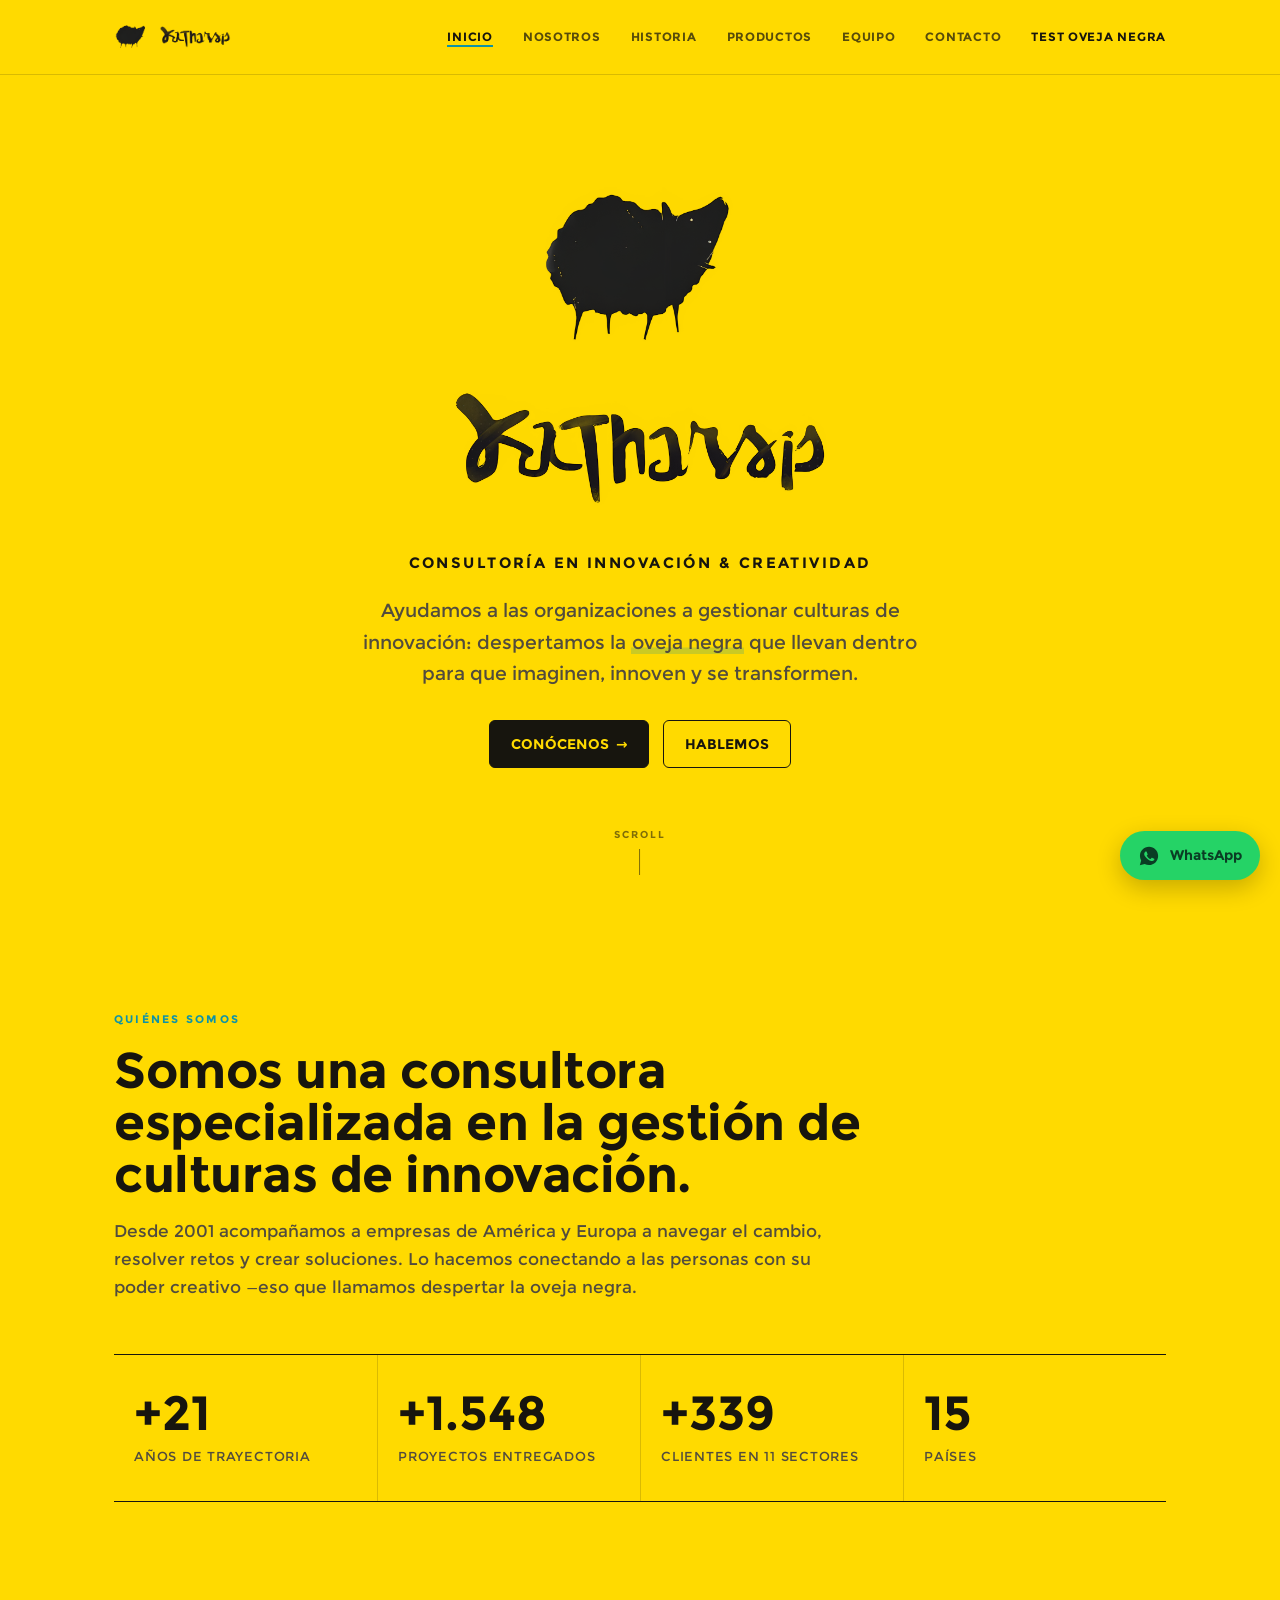
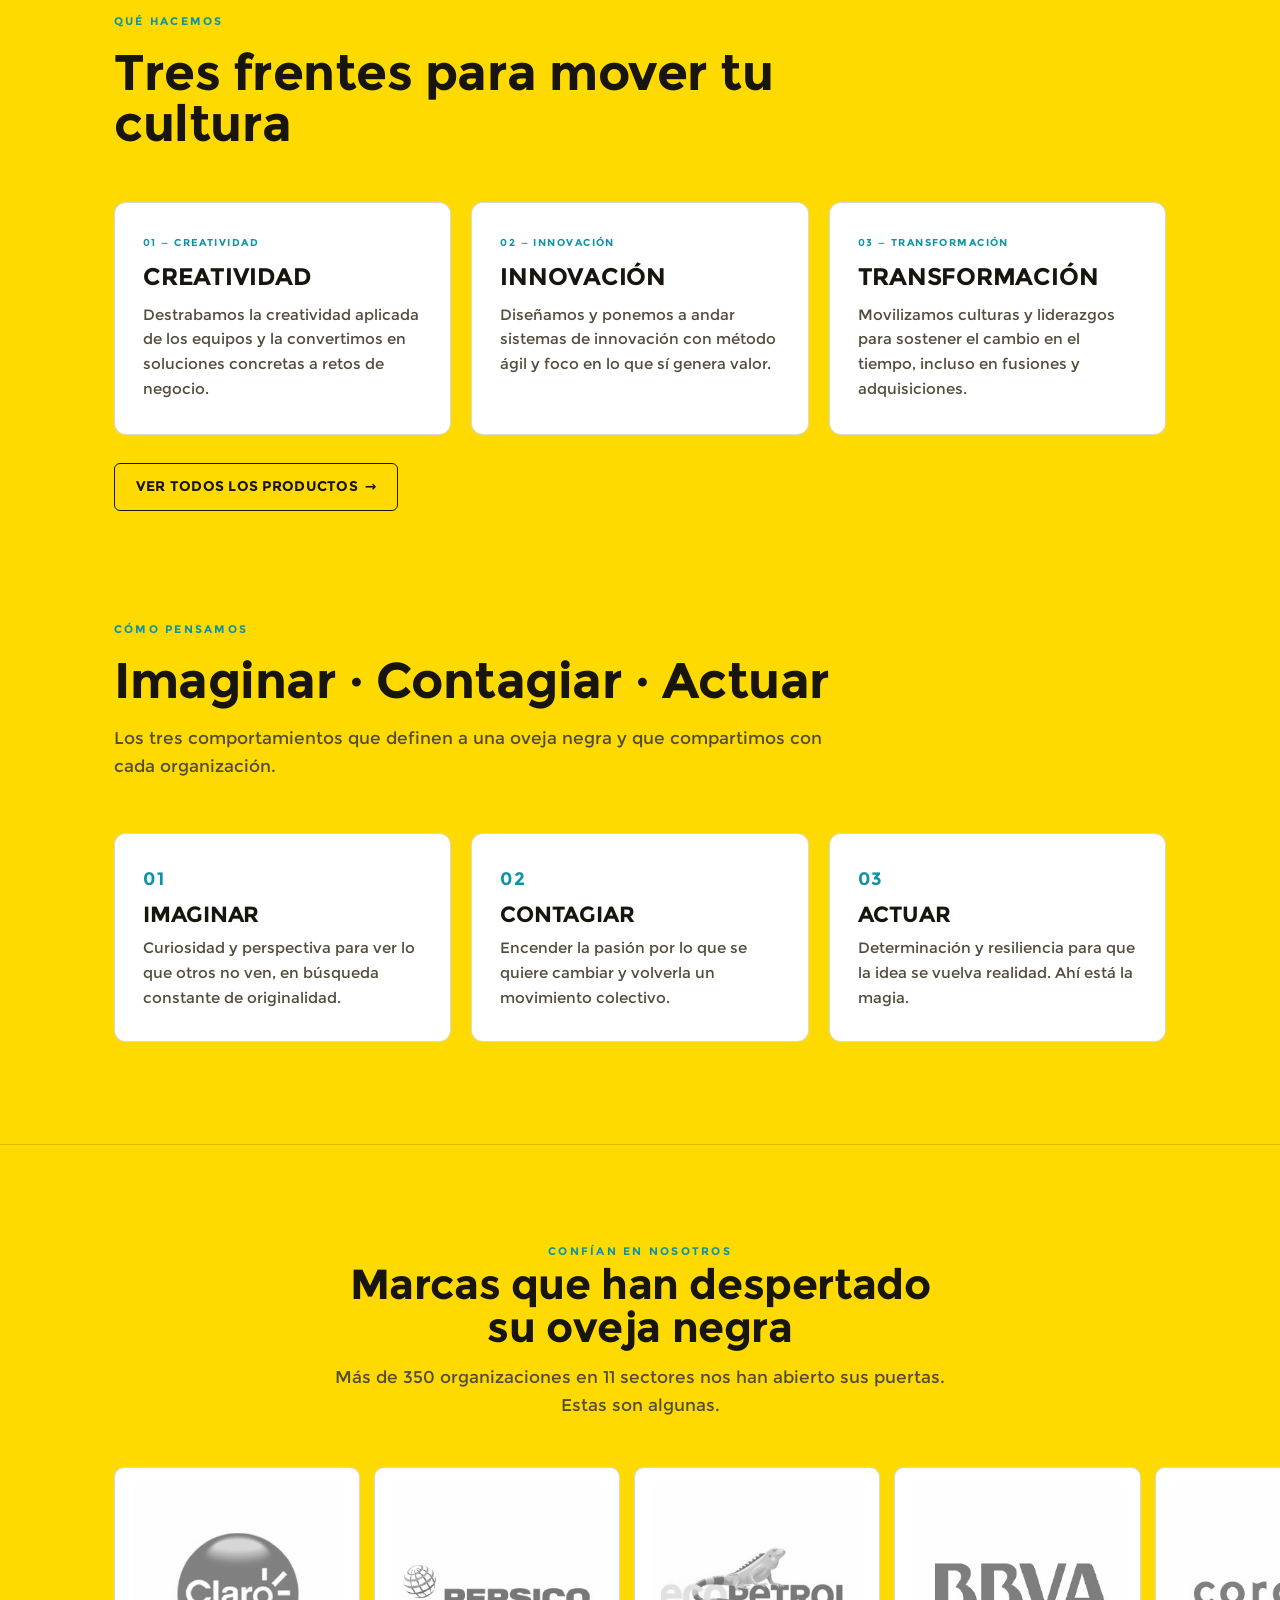
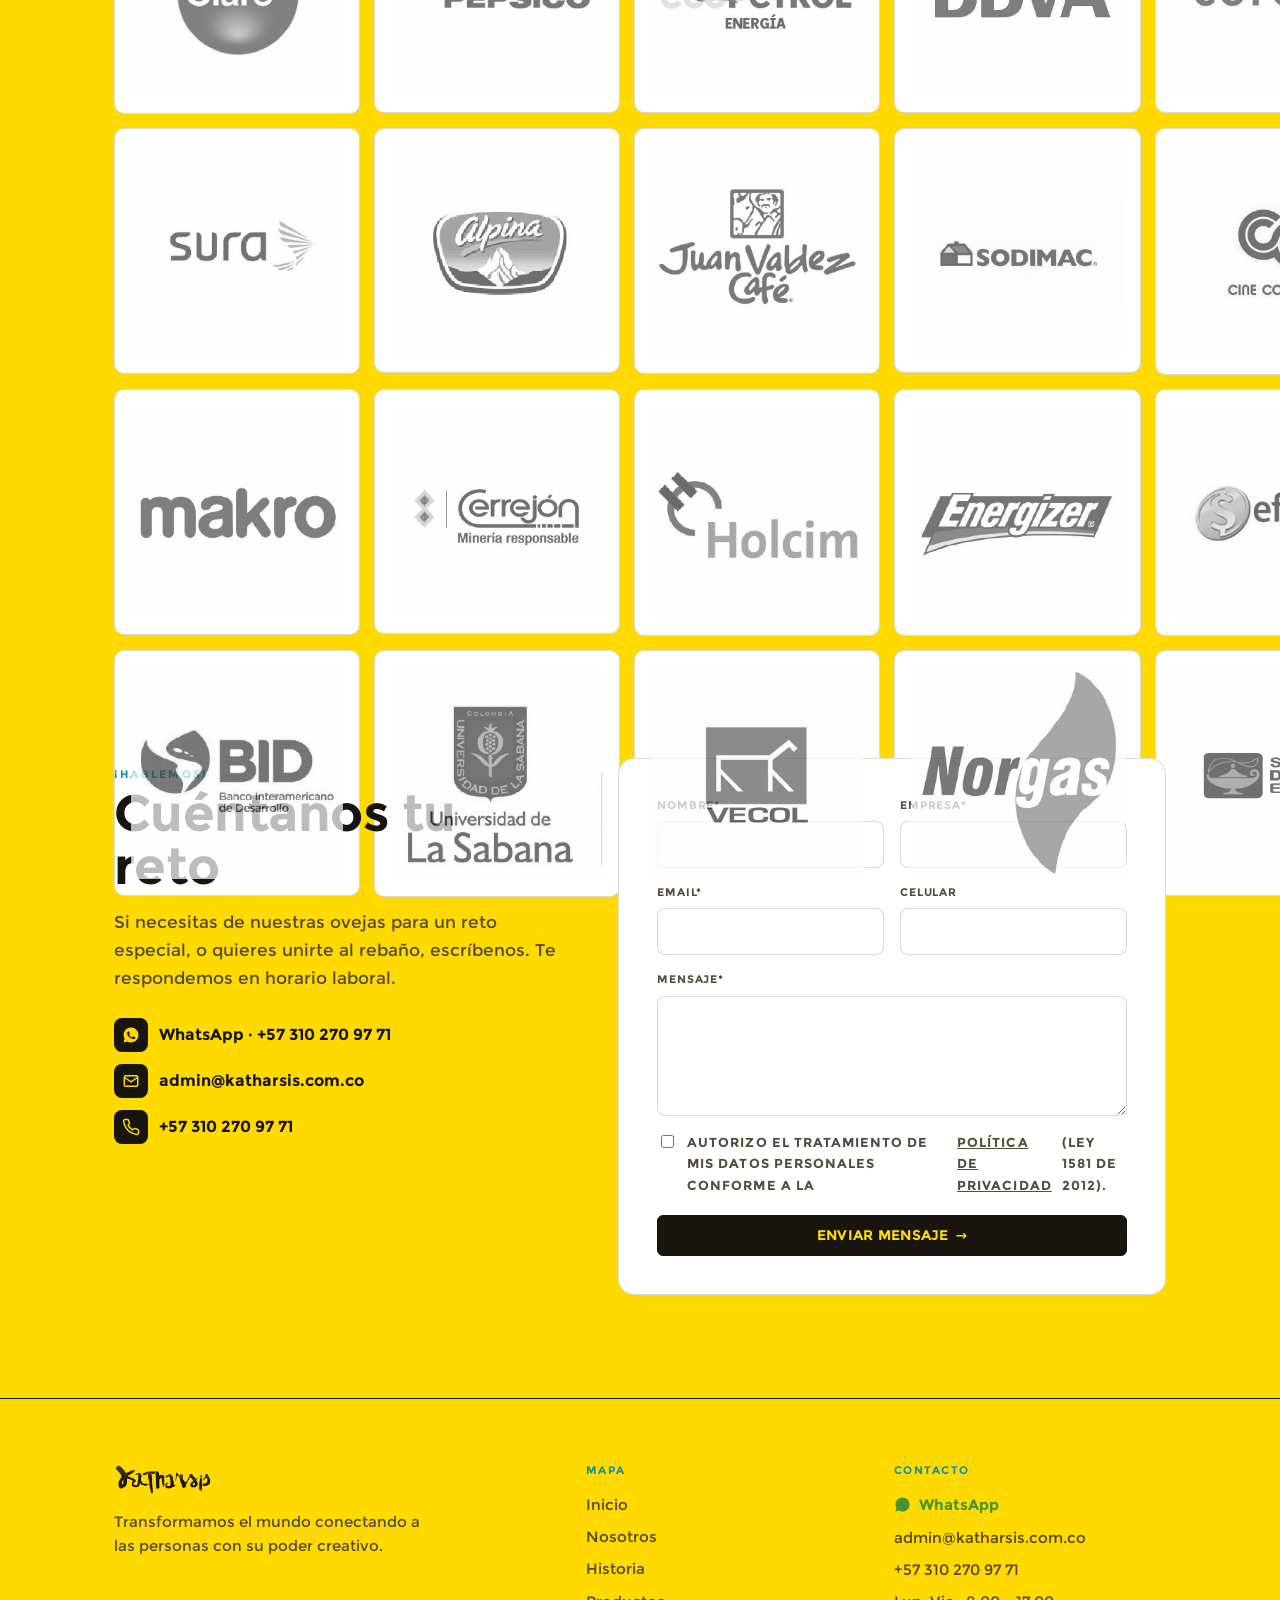
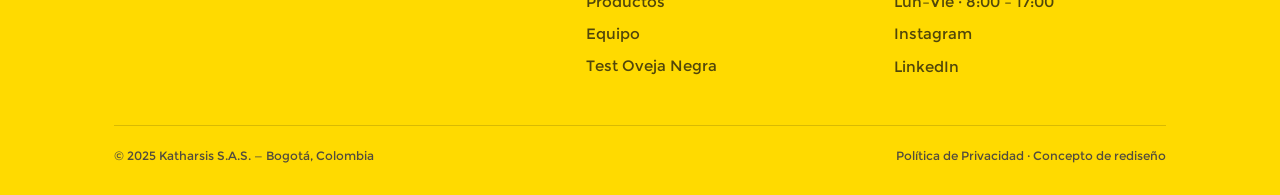
==== index.html @ d54d572f "Katharsis site: rediseño minimalista - Home con hero de logo centrado + intro - Paginas: Nosotros, H" ====
<!doctype html>
<html lang="es">
<head>
<meta charset="utf-8">
<meta name="viewport" content="width=device-width, initial-scale=1">
<title>Katharsis — Consultoría en innovación y creatividad</title>
<meta name="description" content="Katharsis es una consultora que se especializa en la gestión de culturas de innovación. Despertamos la oveja negra de las organizaciones.">
<link rel="icon" href="assets/img/favicon.png">
<link rel="stylesheet" href="assets/css/style.css?v=12">
</head>
<body>

<!-- NAV -->
<header class="nav"><div class="wrap nav-inner">
  <a class="brand" href="index.html">
    <img class="mark" src="assets/img/sheep-logo.png" alt="">
    <img class="word" src="assets/img/text-logo.png" alt="Katharsis">
  </a>
  <button class="nav-toggle" aria-label="Abrir menú"><span></span><span></span><span></span></button>
  <nav class="nav-links">
    <a href="index.html" class="active">Inicio</a>
    <a href="descubre-katharsis.html">Nosotros</a>
    <a href="descubre-k.html">Historia</a>
    <a href="productos.html">Productos</a>
    <a href="equipo.html">Equipo</a>
    <a href="#contacto">Contacto</a>
    <a class="nav-cta" href="test-k.html">Test Oveja Negra</a>
  </nav>
</div></header>

<!-- HOME HERO -->
<section class="home-hero">
  <div class="lockup">
    <img class="sheep" src="assets/img/sheep-logo.png" alt="Oveja negra Katharsis">
    <img class="word" src="assets/img/text-logo.png" alt="Katharsis">
  </div>
  <div class="tagline">Consultoría en innovación &amp; creatividad</div>
  <p class="intro">Ayudamos a las organizaciones a gestionar culturas de innovación: despertamos la <span class="hl">oveja negra</span> que llevan dentro para que imaginen, innoven y se transformen.</p>
  <div class="hero-cta">
    <a href="descubre-katharsis.html" class="btn">Conócenos <span class="arw">→</span></a>
    <a href="#contacto" class="btn btn--ghost">Hablemos</a>
  </div>
  <div class="scroll-cue">Scroll</div>
</section>

<!-- QUÉ ES + STATS (con contador) -->
<section class="section"><div class="wrap">
  <div class="section-head reveal">
    <span class="eyebrow">Quiénes somos</span>
    <h2 style="margin-top:14px">Somos una consultora especializada en la gestión de culturas de innovación.</h2>
    <p>Desde 2001 acompañamos a empresas de América y Europa a navegar el cambio, resolver retos y crear soluciones. Lo hacemos conectando a las personas con su poder creativo —eso que llamamos despertar la oveja negra.</p>
  </div>
  <div class="stats reveal" id="stats">
    <div class="s"><div class="n" data-target="22" data-prefix="+">+22</div><div class="l">Años de trayectoria</div></div>
    <div class="s"><div class="n" data-target="1600" data-prefix="+">+1.600</div><div class="l">Proyectos entregados</div></div>
    <div class="s"><div class="n" data-target="350" data-prefix="+">+350</div><div class="l">Clientes en 11 sectores</div></div>
    <div class="s"><div class="n" data-target="15" data-prefix="">15</div><div class="l">Países</div></div>
  </div>
</div></section>

<!-- QUÉ HACEMOS -->
<section class="section"><div class="wrap">
  <div class="section-head reveal">
    <span class="eyebrow">Qué hacemos</span>
    <h2 style="margin-top:14px">Tres frentes para mover tu cultura</h2>
  </div>
  <div class="pillars">
    <div class="pillar reveal" data-delay="0">
      <span class="tag">01 — Creatividad</span>
      <h3>Creatividad</h3>
      <p style="color:var(--ink-soft);font-size:.94rem">Destrabamos la creatividad aplicada de los equipos y la convertimos en soluciones concretas a retos de negocio.</p>
    </div>
    <div class="pillar reveal" data-delay="1">
      <span class="tag">02 — Innovación</span>
      <h3>Innovación</h3>
      <p style="color:var(--ink-soft);font-size:.94rem">Diseñamos y ponemos a andar sistemas de innovación con método ágil y foco en lo que sí genera valor.</p>
    </div>
    <div class="pillar reveal" data-delay="2">
      <span class="tag">03 — Transformación</span>
      <h3>Transformación</h3>
      <p style="color:var(--ink-soft);font-size:.94rem">Movilizamos culturas y liderazgos para sostener el cambio en el tiempo, incluso en fusiones y adquisiciones.</p>
    </div>
  </div>
  <div style="margin-top:28px" class="reveal"><a href="productos.html" class="btn btn--ghost">Ver todos los productos <span class="arw">→</span></a></div>
</div></section>

<!-- MANTRA -->
<section class="section"><div class="wrap">
  <div class="section-head reveal">
    <span class="eyebrow">Cómo pensamos</span>
    <h2 style="margin-top:14px">Imaginar · Contagiar · Actuar</h2>
    <p>Los tres comportamientos que definen a una oveja negra y que compartimos con cada organización.</p>
  </div>
  <div class="mantra">
    <div class="step reveal" data-delay="0"><div class="n">01</div><h3>Imaginar</h3><p>Curiosidad y perspectiva para ver lo que otros no ven, en búsqueda constante de originalidad.</p></div>
    <div class="step reveal" data-delay="1"><div class="n">02</div><h3>Contagiar</h3><p>Encender la pasión por lo que se quiere cambiar y volverla un movimiento colectivo.</p></div>
    <div class="step reveal" data-delay="2"><div class="n">03</div><h3>Actuar</h3><p>Determinación y resiliencia para que la idea se vuelva realidad. Ahí está la magia.</p></div>
  </div>
</div></section>

<!-- CLIENTES / MARCAS -->
<section class="clients"><div class="wrap">
  <div class="lead reveal">
    <span class="eyebrow">Confían en nosotros</span>
    <h2>Marcas que han despertado su oveja negra</h2>
    <p>Más de 350 organizaciones en 11 sectores nos han abierto sus puertas. Estas son algunas.</p>
  </div>
  <div class="logo-grid reveal">
    <div class="cell"><img src="assets/img/clients/claro.jpg" alt="Claro" loading="lazy"></div>
    <div class="cell"><img src="assets/img/clients/pepsico.jpg" alt="PepsiCo" loading="lazy"></div>
    <div class="cell"><img src="assets/img/clients/ecopetrol.jpg" alt="Ecopetrol" loading="lazy"></div>
    <div class="cell"><img src="assets/img/clients/bbva.jpg" alt="BBVA" loading="lazy"></div>
    <div class="cell"><img src="assets/img/clients/corona.jpg" alt="Corona" loading="lazy"></div>
    <div class="cell"><img src="assets/img/clients/roche.jpg" alt="Roche" loading="lazy"></div>
    <div class="cell"><img src="assets/img/clients/sura.jpg" alt="Sura" loading="lazy"></div>
    <div class="cell"><img src="assets/img/clients/alpina.jpg" alt="Alpina" loading="lazy"></div>
    <div class="cell"><img src="assets/img/clients/juan_valdez.jpg" alt="Juan Valdez" loading="lazy"></div>
    <div class="cell"><img src="assets/img/clients/sodimac.jpg" alt="Sodimac" loading="lazy"></div>
    <div class="cell"><img src="assets/img/clients/cine_colombia.jpg" alt="Cine Colombia" loading="lazy"></div>
    <div class="cell"><img src="assets/img/clients/kimberly.jpg" alt="Kimberly" loading="lazy"></div>
    <div class="cell"><img src="assets/img/clients/makro.jpg" alt="Makro" loading="lazy"></div>
    <div class="cell"><img src="assets/img/clients/cerrejon.jpg" alt="Cerrejón" loading="lazy"></div>
    <div class="cell"><img src="assets/img/clients/holcim.jpg" alt="Holcim" loading="lazy"></div>
    <div class="cell"><img src="assets/img/clients/energizer.jpg" alt="Energizer" loading="lazy"></div>
    <div class="cell"><img src="assets/img/clients/efecty.jpg" alt="Efecty" loading="lazy"></div>
    <div class="cell"><img src="assets/img/clients/camara.jpg" alt="Cámara de Comercio de Bogotá" loading="lazy"></div>
    <div class="cell"><img src="assets/img/clients/bid.jpg" alt="BID" loading="lazy"></div>
    <div class="cell"><img src="assets/img/clients/la_sabana.jpg" alt="Universidad de La Sabana" loading="lazy"></div>
    <div class="cell"><img src="assets/img/clients/vecol.jpg" alt="Vecol" loading="lazy"></div>
    <div class="cell"><img src="assets/img/clients/norgas.jpg" alt="Norgas" loading="lazy"></div>
    <div class="cell"><img src="assets/img/clients/seguros.jpg" alt="Seguros" loading="lazy"></div>
    <div class="cell"><img src="assets/img/clients/inversiones.jpg" alt="Inversiones" loading="lazy"></div>
  </div>
</div></section>

<!-- CONTACTO / FORMULARIO -->
<section class="contact" id="contacto"><div class="wrap">
  <div class="contact-grid">
    <div class="contact-aside reveal">
      <span class="eyebrow">¡Hablemos!</span>
      <h2>Cuéntanos tu reto</h2>
      <p>Si necesitas de nuestras ovejas para un reto especial, o quieres unirte al rebaño, escríbenos. Te respondemos en horario laboral.</p>
      <div class="chan">
        <a href="https://wa.me/573102709771?text=Hola%20Katharsis%2C%20quiero%20hablar%20sobre%20un%20reto%20de%20innovaci%C3%B3n." target="_blank" rel="noopener">
          <span class="ic"><svg viewBox="0 0 24 24" fill="currentColor"><path d="M12.04 2C6.58 2 2.13 6.45 2.13 11.91c0 1.75.46 3.45 1.32 4.95L2 22l5.25-1.38a9.9 9.9 0 0 0 4.79 1.22h.01c5.46 0 9.9-4.45 9.9-9.91C21.95 6.45 17.5 2 12.04 2zm5.8 14.16c-.24.68-1.42 1.3-1.95 1.35-.5.05-.98.24-3.3-.69-2.79-1.1-4.55-3.96-4.69-4.15-.14-.19-1.12-1.49-1.12-2.84s.71-2.02.96-2.29c.24-.27.53-.34.71-.34.18 0 .35 0 .5.01.16.01.38-.06.59.45.24.58.81 2 .88 2.14.07.14.12.31.02.5-.09.19-.14.31-.28.48-.14.17-.29.37-.42.5-.14.14-.28.29-.12.57.16.28.72 1.19 1.55 1.93 1.06.95 1.96 1.24 2.24 1.38.28.14.44.12.6-.07.16-.19.69-.81.87-1.09.18-.28.36-.23.6-.14.24.09 1.55.73 1.81.86.27.14.44.21.51.32.07.12.07.68-.17 1.36z"/></svg></span>
          WhatsApp · +57 310 270 97 71
        </a>
        <a href="mailto:admin@katharsis.com.co">
          <span class="ic"><svg viewBox="0 0 24 24" fill="none" stroke="currentColor" stroke-width="2"><rect x="3" y="5" width="18" height="14" rx="2"/><path d="m3 7 9 6 9-6"/></svg></span>
          admin@katharsis.com.co
        </a>
        <a href="tel:+573102709771">
          <span class="ic"><svg viewBox="0 0 24 24" fill="none" stroke="currentColor" stroke-width="2" stroke-linecap="round"><path d="M22 16.9v3a2 2 0 0 1-2.2 2 19.8 19.8 0 0 1-8.6-3.1 19.5 19.5 0 0 1-6-6 19.8 19.8 0 0 1-3.1-8.7A2 2 0 0 1 4.1 2h3a2 2 0 0 1 2 1.7c.1.9.4 1.8.7 2.7a2 2 0 0 1-.5 2.1L8.1 9.9a16 16 0 0 0 6 6l1.4-1.2a2 2 0 0 1 2.1-.5c.9.3 1.8.6 2.7.7a2 2 0 0 1 1.7 2z"/></svg></span>
          +57 310 270 97 71
        </a>
      </div>
    </div>

    <form class="kform reveal" id="kform" data-endpoint="https://formspree.io/f/TU_ID_FORMSPREE" novalidate>
      <div class="row2">
        <div class="field"><label for="f-nombre">Nombre*</label><input id="f-nombre" name="nombre" type="text" autocomplete="name" required></div>
        <div class="field"><label for="f-empresa">Empresa*</label><input id="f-empresa" name="empresa" type="text" autocomplete="organization" required></div>
      </div>
      <div class="row2">
        <div class="field"><label for="f-email">Email*</label><input id="f-email" name="email" type="email" autocomplete="email" required></div>
        <div class="field"><label for="f-celular">Celular</label><input id="f-celular" name="celular" type="tel" autocomplete="tel"></div>
      </div>
      <div class="field"><label for="f-mensaje">Mensaje*</label><textarea id="f-mensaje" name="mensaje" required></textarea></div>
      <!-- honeypot anti-spam (oculto) -->
      <div class="hp" aria-hidden="true"><label>No llenar este campo</label><input name="_gotcha" tabindex="-1" autocomplete="off"></div>
      <label class="consent"><input type="checkbox" name="consent" required> Autorizo el tratamiento de mis datos personales conforme a la <a href="privacidad.html" target="_blank" rel="noopener">Política de Privacidad</a> (Ley 1581 de 2012).</label>
      <button type="submit" class="btn">Enviar mensaje <span class="arw">→</span></button>
      <div class="form-msg" id="form-msg" role="status" aria-live="polite"></div>
    </form>
  </div>
</div></section>

<!-- FOOTER -->
<footer><div class="wrap">
  <div class="foot">
    <div class="col-brand">
      <img class="word" src="assets/img/text-logo.png" alt="Katharsis">
      <p class="mis">Transformamos el mundo conectando a las personas con su poder creativo.</p>
    </div>
    <div>
      <h4>Mapa</h4>
      <a href="index.html">Inicio</a>
      <a href="descubre-katharsis.html">Nosotros</a>
      <a href="descubre-k.html">Historia</a>
      <a href="productos.html">Productos</a>
      <a href="equipo.html">Equipo</a>
      <a href="test-k.html">Test Oveja Negra</a>
    </div>
    <div>
      <h4>Contacto</h4>
      <a class="wa" href="https://wa.me/573102709771?text=Hola%20Katharsis%2C%20quiero%20hablar%20sobre%20un%20reto%20de%20innovaci%C3%B3n." target="_blank" rel="noopener"><svg viewBox="0 0 24 24" fill="currentColor"><path d="M12.04 2C6.58 2 2.13 6.45 2.13 11.91c0 1.75.46 3.45 1.32 4.95L2 22l5.25-1.38a9.9 9.9 0 0 0 4.79 1.22h.01c5.46 0 9.9-4.45 9.9-9.91C21.95 6.45 17.5 2 12.04 2z"/></svg>WhatsApp</a>
      <a href="mailto:admin@katharsis.com.co">admin@katharsis.com.co</a>
      <a href="tel:+573102709771">+57 310 270 97 71</a>
      <a>Lun–Vie · 8:00 – 17:00</a>
      <a href="https://www.instagram.com/katharsisdescubre_/" target="_blank" rel="noopener">Instagram</a>
      <a href="https://co.linkedin.com/company/katharsis-creatividad" target="_blank" rel="noopener">LinkedIn</a>
    </div>
  </div>
  <div class="foot-bottom">
    <span>© 2025 Katharsis S.A.S. — Bogotá, Colombia</span>
    <span><a href="privacidad.html">Política de Privacidad</a> · Concepto de rediseño</span>
  </div>
</div></footer>

<!-- WhatsApp flotante -->
<a class="wa-fab" href="https://wa.me/573102709771?text=Hola%20Katharsis%2C%20quiero%20hablar%20sobre%20un%20reto%20de%20innovaci%C3%B3n." target="_blank" rel="noopener" aria-label="Escríbenos por WhatsApp">
  <svg viewBox="0 0 24 24" fill="currentColor"><path d="M12.04 2C6.58 2 2.13 6.45 2.13 11.91c0 1.75.46 3.45 1.32 4.95L2 22l5.25-1.38a9.9 9.9 0 0 0 4.79 1.22h.01c5.46 0 9.9-4.45 9.9-9.91C21.95 6.45 17.5 2 12.04 2zm5.8 14.16c-.24.68-1.42 1.3-1.95 1.35-.5.05-.98.24-3.3-.69-2.79-1.1-4.55-3.96-4.69-4.15-.14-.19-1.12-1.49-1.12-2.84s.71-2.02.96-2.29c.24-.27.53-.34.71-.34.18 0 .35 0 .5.01.16.01.38-.06.59.45.24.58.81 2 .88 2.14.07.14.12.31.02.5-.09.19-.14.31-.28.48-.14.17-.29.37-.42.5-.14.14-.28.29-.12.57.16.28.72 1.19 1.55 1.93 1.06.95 1.96 1.24 2.24 1.38.28.14.44.12.6-.07.16-.19.69-.81.87-1.09.18-.28.36-.23.6-.14.24.09 1.55.73 1.81.86.27.14.44.21.51.32.07.12.07.68-.17 1.36z"/></svg>
  <span class="lbl">WhatsApp</span>
</a>

<script src="assets/js/main.js?v=12"></script>
</body>
</html>
---- assets/css/style.css ----
/* ============================================================
   KATHARSIS — rediseño (versión minimalista / seria)
   Amarillo #FFDA00 · negro · un acento teal muy medido
   ============================================================ */

@font-face{font-family:'Montserrat';src:url('../fonts/Montserrat-Regular.ttf') format('truetype');font-weight:400;font-style:normal;font-display:swap}
@font-face{font-family:'Montserrat';src:url('../fonts/Montserrat-Bold.ttf') format('truetype');font-weight:700;font-style:normal;font-display:swap}
@font-face{font-family:'Gotham';src:url('../fonts/gotham-light.woff2') format('woff2'),url('../fonts/gotham-light.woff') format('woff');font-weight:300;font-style:normal;font-display:swap}

:root{
  --yellow:#FFDA00;
  --yellow-deep:#EFC900;
  --ink:#17150E;
  --ink-soft:#524C3D;
  --teal:#0E93A6;
  --card:#FFFFFF;
  --cream:#FFFDF4;
  --line:rgba(23,21,14,.16);
  --line-soft:rgba(23,21,14,.10);
  --font-head:'Montserrat',system-ui,Arial,sans-serif;
  --font-body:'Montserrat',system-ui,Arial,sans-serif;
  --wrap:1140px;
  --nav-h:74px;
}

*{box-sizing:border-box}
html{scroll-behavior:smooth}
body{
  margin:0;
  font-family:var(--font-body);
  color:var(--ink);
  background:var(--yellow);
  -webkit-font-smoothing:antialiased;
  line-height:1.65;
  font-size:17px;
  overflow-x:hidden;
}
img{max-width:100%;display:block}
a{color:inherit;text-decoration:none}
h1,h2,h3,h4{font-family:var(--font-head);font-weight:700;line-height:1.04;margin:0;letter-spacing:-.01em}
p{margin:0}
::selection{background:var(--ink);color:var(--yellow)}
.wrap{max-width:var(--wrap);margin:0 auto;padding:0 clamp(22px,5vw,44px)}

.eyebrow{font-family:var(--font-head);font-weight:700;text-transform:uppercase;letter-spacing:.2em;font-size:.7rem;color:var(--teal)}

/* acento sutil detrás de palabras clave (uso muy medido) */
.hl{background:transparent;color:inherit;box-shadow:inset 0 -.34em 0 rgba(14,147,166,.22);padding:0 .04em}

/* botones — sobrios */
.btn{
  display:inline-flex;align-items:center;gap:.5em;
  font-family:var(--font-head);font-weight:700;font-size:.86rem;
  letter-spacing:.02em;text-transform:uppercase;
  padding:.85em 1.5em;border-radius:6px;border:1.5px solid var(--ink);
  background:var(--ink);color:var(--yellow);cursor:pointer;
  transition:background .2s,color .2s,transform .2s;
}
.btn:hover{transform:translateY(-2px)}
.btn--ghost{background:transparent;color:var(--ink)}
.btn--ghost:hover{background:var(--ink);color:var(--yellow)}
.btn--teal{background:transparent;color:var(--ink);border-color:var(--ink)}
.btn .arw{transition:transform .2s}
.btn:hover .arw{transform:translateX(4px)}

/* reveal sutil */
.reveal{opacity:0;transform:translateY(20px);transition:opacity .7s ease,transform .7s cubic-bezier(.2,.7,.2,1)}
.reveal.in{opacity:1;transform:none}

/* elementos ruidosos del rediseño anterior: desactivados */
.marquee{display:none !important}

/* ============================================================
   NAV
   ============================================================ */
.nav{position:sticky;top:0;z-index:100;background:var(--yellow);border-bottom:1px solid var(--line);}
.nav-inner{display:flex;align-items:center;gap:20px;height:var(--nav-h)}
.brand{display:flex;align-items:center;gap:11px;flex:0 0 auto}
.brand img.mark{width:34px;height:auto}
.brand img.word{height:22px;width:auto}
.nav-links{display:flex;gap:30px;margin-left:auto;align-items:center}
.nav-links a{font-family:var(--font-head);font-weight:700;text-transform:uppercase;font-size:.76rem;letter-spacing:.06em;color:var(--ink);opacity:.72;transition:opacity .2s;white-space:nowrap}
.nav-links a:hover,.nav-links a.active{opacity:1}
.nav-links a.active{box-shadow:inset 0 -2px 0 var(--teal)}
.nav-cta{opacity:1 !important}
.nav-toggle{display:none;margin-left:auto;background:none;border:1.5px solid var(--ink);width:44px;height:40px;border-radius:6px;cursor:pointer;flex-direction:column;gap:5px;align-items:center;justify-content:center}
.nav-toggle span{display:block;width:20px;height:2px;background:var(--ink)}

/* ============================================================
   HOME HERO — como la primera imagen: logo centrado en amarillo
   ============================================================ */
.home-hero{min-height:calc(100vh - var(--nav-h));min-height:calc(100svh - var(--nav-h));display:flex;flex-direction:column;align-items:center;justify-content:center;text-align:center;padding:40px 22px 70px;position:relative}
.home-hero .lockup{display:flex;flex-direction:column;align-items:center;gap:clamp(18px,3vw,30px);opacity:0;transform:translateY(14px);animation:rise 1s cubic-bezier(.2,.8,.2,1) .1s forwards}
.home-hero .sheep{width:clamp(140px,18vw,215px)}
.home-hero .word{width:clamp(240px,30vw,400px)}
@keyframes rise{to{opacity:1;transform:none}}
.home-hero .tagline{margin-top:clamp(26px,4vw,42px);font-family:var(--font-head);font-weight:700;text-transform:uppercase;letter-spacing:.16em;font-size:clamp(.78rem,1.4vw,.95rem);opacity:0;animation:rise 1s ease .5s forwards}
.home-hero .intro{margin:20px auto 0;max-width:46ch;font-size:clamp(1.02rem,1.7vw,1.2rem);color:var(--ink-soft);opacity:0;animation:rise 1s ease .7s forwards}
.home-hero .hero-cta{display:flex;gap:14px;justify-content:center;flex-wrap:wrap;margin-top:30px;opacity:0;animation:rise 1s ease .9s forwards}
.scroll-cue{position:absolute;bottom:26px;left:50%;transform:translateX(-50%);font-family:var(--font-head);font-weight:700;text-transform:uppercase;letter-spacing:.2em;font-size:.62rem;opacity:.55;display:flex;flex-direction:column;align-items:center;gap:7px}
.scroll-cue::after{content:"";width:1px;height:26px;background:var(--ink);animation:cue 1.8s ease-in-out infinite}
@keyframes cue{0%,100%{transform:scaleY(.4);opacity:.4;transform-origin:top}50%{transform:scaleY(1);opacity:.9;transform-origin:top}}

/* ============================================================
   HERO interior (páginas internas) — sobrio, a una columna
   ============================================================ */
.hero{padding:clamp(48px,7vw,84px) 0 clamp(20px,3vw,36px)}
.hero-grid{display:block;max-width:820px}
.hero-sheep-wrap{display:none}
.hero .kicker{display:inline-block;font-family:var(--font-head);font-weight:700;text-transform:uppercase;letter-spacing:.18em;font-size:.72rem;color:var(--teal);margin-bottom:20px}
.hero h1{font-size:clamp(2.4rem,6vw,4.6rem);letter-spacing:-.02em}
.hero h1 .line{display:block}
.hero .sub{font-size:clamp(1.02rem,1.6vw,1.22rem);max-width:56ch;margin-top:22px;color:var(--ink-soft)}
.hero-cta{display:flex;flex-wrap:wrap;gap:13px;margin-top:30px}

/* ============================================================
   SECCIONES
   ============================================================ */
.section{padding:clamp(56px,8vw,104px) 0}
.section + .section{padding-top:0}
.section-head{max-width:760px;margin-bottom:clamp(30px,5vw,52px)}
.section-head h2{font-size:clamp(1.9rem,4.4vw,3.1rem)}
.section-head p{margin-top:18px;font-size:1.06rem;color:var(--ink-soft);max-width:62ch}

/* rule divider */
.rule{height:1px;background:var(--line);margin:0}

/* “qué hacemos” — declaración grande y limpia */
.statement{font-family:var(--font-head);font-weight:700;text-transform:uppercase;font-size:clamp(1.6rem,4vw,2.8rem);line-height:1.12;letter-spacing:-.01em;max-width:20ch}
.statement span{color:var(--ink);opacity:.34}

/* tarjeta base — limpia, blanca, borde fino */
.card{border:1.5px solid var(--line);border-radius:12px;padding:30px 28px;background:var(--card);transition:transform .25s,box-shadow .25s,border-color .25s}
.card:hover{transform:translateY(-5px);box-shadow:0 14px 34px rgba(23,21,14,.09);border-color:var(--ink)}
.card--ink{background:var(--ink);color:#F4EFE0;border-color:var(--ink)}
.card--teal,.card--pink,.card--purple{background:var(--card);color:var(--ink);border-color:var(--line)}
.card h3{font-size:1.4rem;margin-bottom:10px;text-transform:uppercase}
.card p{font-size:.96rem;color:var(--ink-soft)}
.card--ink p{color:#CFC9B8}
.card .num{font-family:var(--font-head);font-weight:700;font-size:.82rem;letter-spacing:.12em;color:var(--teal)}

/* 3 pilares / servicios */
.pillars{display:grid;grid-template-columns:repeat(3,1fr);gap:20px}
.pillar{border:1.5px solid var(--line);border-radius:12px;padding:32px 28px;background:var(--card);display:flex;flex-direction:column;gap:13px;transition:transform .25s,box-shadow .25s,border-color .25s}
.pillar:hover{transform:translateY(-5px);box-shadow:0 14px 34px rgba(23,21,14,.09);border-color:var(--ink)}
.pillar .tag{align-self:flex-start;font-family:var(--font-head);font-weight:700;text-transform:uppercase;font-size:.64rem;letter-spacing:.14em;color:var(--teal)}
.pillar h3{font-size:1.5rem;text-transform:uppercase}
.pillar ul{list-style:none;margin:4px 0 0;padding:0;display:flex;flex-direction:column;gap:9px}
.pillar li{position:relative;padding-left:20px;font-size:.9rem;color:var(--ink-soft)}
.pillar li::before{content:"";position:absolute;left:0;top:.62em;width:6px;height:6px;background:var(--teal);border-radius:50%}

/* mantra imaginar/contagiar/actuar — sobrio */
.mantra{display:grid;grid-template-columns:repeat(3,1fr);gap:20px}
.mantra .step{border:1.5px solid var(--line);border-radius:12px;padding:30px 28px;background:var(--card);transition:transform .25s,border-color .25s}
.mantra .step:hover{transform:translateY(-5px);border-color:var(--ink)}
.mantra .step .n{font-family:var(--font-head);font-weight:700;font-size:1.1rem;color:var(--teal);letter-spacing:.1em}
.mantra .step h3{font-size:1.4rem;margin:10px 0 10px;text-transform:uppercase}
.mantra .step p{font-size:.94rem;color:var(--ink-soft)}

/* stats — fila limpia con divisores */
.stats{display:grid;grid-template-columns:repeat(4,1fr);border-top:1.5px solid var(--ink);border-bottom:1.5px solid var(--ink)}
.stats .s{padding:34px 20px;border-left:1px solid var(--line)}
.stats .s:first-child{border-left:0}
.stats .s .n{font-family:var(--font-head);font-weight:700;font-size:clamp(2rem,4vw,3rem);line-height:1;font-variant-numeric:tabular-nums}
.stats .s .l{font-size:.8rem;margin-top:9px;color:var(--ink-soft);text-transform:uppercase;letter-spacing:.06em}

/* equipo — fotos reales */
.team{display:grid;grid-template-columns:repeat(4,1fr);gap:18px}
.member{border:1.5px solid var(--line);border-radius:12px;overflow:hidden;background:var(--card);transition:transform .25s,box-shadow .25s}
.member:hover{transform:translateY(-5px);box-shadow:0 14px 34px rgba(23,21,14,.10)}
.member .ph{aspect-ratio:1;overflow:hidden;border-bottom:1.5px solid var(--line);background:#eee}
.member .ph img{width:100%;height:100%;object-fit:cover}
.member .body{padding:16px 18px}
.member .body h3{font-size:1.08rem;text-transform:uppercase}
.member .body .role{font-family:var(--font-head);font-weight:700;text-transform:uppercase;font-size:.62rem;letter-spacing:.12em;color:var(--teal);margin-top:4px}
.member .body p{font-size:.84rem;color:var(--ink-soft);margin-top:9px}

/* timeline */
.timeline{display:flex;flex-direction:column;margin-left:6px;max-width:760px}
.tl-item{position:relative;padding:0 0 40px 40px;border-left:1.5px solid var(--line)}
.tl-item:last-child{border-left-color:transparent;padding-bottom:0}
.tl-item::before{content:"";position:absolute;left:-8px;top:2px;width:14px;height:14px;border-radius:50%;background:var(--yellow);border:1.5px solid var(--ink)}
.tl-item .yr{font-family:var(--font-head);font-weight:700;font-size:1.3rem;text-transform:uppercase}
.tl-item p{margin-top:7px;color:var(--ink-soft);max-width:60ch}

/* fundador */
.founder{display:grid;grid-template-columns:.7fr 1.3fr;gap:32px;align-items:center;border:1.5px solid var(--line);border-radius:14px;background:var(--card);padding:clamp(26px,4vw,46px)}
.founder .ph{aspect-ratio:1;background:var(--yellow);border-radius:10px;display:grid;place-items:center;border:1.5px solid var(--ink)}
.founder .ph img{width:64%}
.founder h3{font-size:clamp(1.4rem,3vw,2.1rem);text-transform:uppercase}
.founder .qepd{font-family:var(--font-head);font-weight:700;font-size:.66rem;letter-spacing:.16em;color:var(--teal);margin-bottom:8px}
.founder p{margin-top:13px;color:var(--ink-soft)}

/* test / quiz */
.quiz,.quiz-result{max-width:720px;margin:0 auto;border:1.5px solid var(--line);border-radius:14px;background:var(--card);padding:clamp(26px,4vw,44px)}
.quiz .q{display:none}
.quiz .q.active{display:block;animation:qin .4s ease}
@keyframes qin{from{opacity:0;transform:translateY(12px)}to{opacity:1;transform:none}}
.quiz .qnum{font-family:var(--font-head);font-weight:700;letter-spacing:.14em;font-size:.7rem;color:var(--teal);text-transform:uppercase}
.quiz .qtext{font-family:var(--font-head);font-weight:700;text-transform:uppercase;font-size:clamp(1.2rem,2.6vw,1.7rem);margin:10px 0 22px;line-height:1.12}
.quiz .opts{display:flex;flex-direction:column;gap:11px}
.quiz .opt{border:1.5px solid var(--line);border-radius:8px;padding:15px 18px;background:#fff;font-family:var(--font-body);font-weight:400;font-size:.96rem;text-align:left;cursor:pointer;transition:.18s}
.quiz .opt:hover{border-color:var(--ink);background:var(--cream);transform:translateX(4px)}
.quiz-bar{height:6px;border-radius:20px;overflow:hidden;margin:0 auto 24px;max-width:720px;background:rgba(23,21,14,.12)}
.quiz-bar i{display:block;height:100%;background:var(--teal);width:0;transition:width .4s}
.quiz-result{display:none;text-align:center}
.quiz-result.show{display:block;animation:qin .5s ease}
.quiz-result .big{font-family:var(--font-head);font-weight:700;text-transform:uppercase;font-size:clamp(1.8rem,5vw,3rem);line-height:1.05;margin:8px 0}
.quiz-result img{width:96px;margin:0 auto 8px}

/* hablemos */
.hablemos{border:1.5px solid var(--ink);border-radius:16px;background:var(--ink);color:#F4EFE0;padding:clamp(40px,6vw,74px);text-align:center}
.hablemos img.sheepbg{display:none}
.hablemos .eyebrow{color:var(--teal)}
.hablemos h2{font-size:clamp(1.9rem,5vw,3.4rem);text-transform:uppercase;margin-top:10px}
.hablemos p{max-width:48ch;margin:16px auto 0;color:#CFC9B8}
.hablemos .row{display:flex;gap:13px;justify-content:center;flex-wrap:wrap;margin-top:28px}
.hablemos .btn{background:var(--yellow);color:var(--ink);border-color:var(--yellow)}
.hablemos .btn:hover{background:#fff;border-color:#fff}
.hablemos .btn--ghost{background:transparent;color:#F4EFE0;border-color:rgba(244,239,224,.4)}
.hablemos .btn--ghost:hover{background:#F4EFE0;color:var(--ink)}

/* ============================================================
   FOOTER
   ============================================================ */
footer{background:var(--yellow);border-top:1.5px solid var(--ink);padding:clamp(46px,6vw,66px) 0 28px}
.foot{display:grid;grid-template-columns:1.6fr 1fr 1fr;gap:36px}
.foot .word{height:30px;margin-bottom:15px}
.foot p.mis{color:var(--ink-soft);max-width:32ch;font-size:.94rem}
.foot h4{font-family:var(--font-head);font-size:.68rem;letter-spacing:.14em;text-transform:uppercase;color:var(--teal);margin:0 0 13px}
.foot a{display:block;color:var(--ink);opacity:.75;padding:4px 0;font-size:.92rem}
.foot a:hover{opacity:1}
.foot-bottom{display:flex;justify-content:space-between;gap:16px;flex-wrap:wrap;margin-top:42px;padding-top:20px;border-top:1px solid var(--line);font-size:.78rem;color:var(--ink-soft)}

/* ============================================================
   RESPONSIVE
   ============================================================ */
@media(max-width:940px){
  .pillars,.mantra{grid-template-columns:1fr}
  .team{grid-template-columns:1fr 1fr}
  .stats{grid-template-columns:1fr 1fr}
  .stats .s:nth-child(3){border-left:0}
  .stats .s:nth-child(1),.stats .s:nth-child(2){border-bottom:1px solid var(--line)}
  .founder{grid-template-columns:1fr}
  .foot{grid-template-columns:1fr 1fr}
  .foot .col-brand{grid-column:1/-1}
  .nav-links{position:fixed;inset:var(--nav-h) 0 auto 0;background:var(--yellow);flex-direction:column;gap:0;padding:8px 24px 22px;border-bottom:1px solid var(--ink);transform:translateY(-130%);transition:transform .3s;margin:0}
  .nav-links.open{transform:none}
  .nav-links a{padding:14px 0;border-bottom:1px solid var(--line-soft);width:100%}
  .nav-links .nav-cta{margin-top:14px;border:1.5px solid var(--ink);border-radius:6px;padding:14px;text-align:center}
  .nav-toggle{display:flex}
}
@media(max-width:560px){
  .team,.foot{grid-template-columns:1fr}
  .stats{grid-template-columns:1fr}
  .stats .s{border-left:0;border-bottom:1px solid var(--line)}
}
@media(prefers-reduced-motion:reduce){
  html{scroll-behavior:auto}
  .reveal{opacity:1;transform:none;transition:none}
  .home-hero .lockup,.home-hero .tagline,.home-hero .intro,.home-hero .hero-cta{animation:none;opacity:1;transform:none}
  .scroll-cue::after{animation:none}
}

/* ============================================================
   CLIENTES / MARCAS
   ============================================================ */
.clients{padding:clamp(50px,7vw,90px) 0;border-top:1px solid var(--line)}
.clients .lead{text-align:center;max-width:620px;margin:0 auto clamp(30px,4vw,48px)}
.clients .lead h2{font-size:clamp(1.7rem,4vw,2.6rem)}
.clients .lead p{margin-top:14px;color:var(--ink-soft)}
.logo-grid{display:grid;grid-template-columns:repeat(6,1fr);gap:14px}
.logo-grid .cell{aspect-ratio:3/2;background:#fff;border:1px solid var(--line);border-radius:10px;display:grid;place-items:center;padding:16px;transition:transform .22s,box-shadow .22s}
.logo-grid .cell:hover{transform:translateY(-4px);box-shadow:0 12px 26px rgba(23,21,14,.10)}
.logo-grid .cell img{max-width:100%;max-height:100%;object-fit:contain;filter:grayscale(1);opacity:.72;transition:filter .25s,opacity .25s}
.logo-grid .cell:hover img{filter:none;opacity:1}

/* ============================================================
   CONTACTO / FORMULARIO
   ============================================================ */
.contact{padding:clamp(56px,8vw,104px) 0}
.contact-grid{display:grid;grid-template-columns:.9fr 1.1fr;gap:clamp(28px,5vw,56px);align-items:start}
.contact-aside h2{font-size:clamp(2rem,4.6vw,3.2rem)}
.contact-aside p{margin-top:16px;color:var(--ink-soft);max-width:40ch}
.contact-aside .chan{margin-top:26px;display:flex;flex-direction:column;gap:12px}
.contact-aside .chan a{display:inline-flex;align-items:center;gap:11px;font-weight:700;font-size:.98rem}
.contact-aside .chan a .ic{width:34px;height:34px;border-radius:8px;background:var(--ink);color:var(--yellow);display:grid;place-items:center;flex:0 0 auto}
.contact-aside .chan a .ic svg{width:18px;height:18px}
.contact-aside .chan a:hover{color:var(--teal)}

form.kform{border:1.5px solid var(--line);border-radius:16px;background:var(--card);padding:clamp(24px,4vw,38px)}
.kform .row2{display:grid;grid-template-columns:1fr 1fr;gap:16px}
.kform .field{display:flex;flex-direction:column;gap:7px;margin-bottom:16px}
.kform label{font-family:var(--font-head);font-weight:700;text-transform:uppercase;letter-spacing:.08em;font-size:.66rem;color:var(--ink-soft)}
.kform input,.kform textarea{font-family:var(--font-body);font-size:.98rem;color:var(--ink);background:#fff;border:1.5px solid var(--line);border-radius:8px;padding:13px 14px;width:100%;transition:border-color .2s,box-shadow .2s}
.kform input:focus,.kform textarea:focus{outline:none;border-color:var(--ink);box-shadow:0 0 0 3px rgba(14,147,166,.16)}
.kform textarea{resize:vertical;min-height:120px}
.kform .consent{display:flex;gap:10px;align-items:flex-start;font-size:.82rem;color:var(--ink-soft);margin:4px 0 18px}
.kform .consent input{width:auto;margin-top:3px;accent-color:var(--teal)}
.kform .consent a{text-decoration:underline}
.kform .hp{position:absolute;left:-9999px;width:1px;height:1px;overflow:hidden}
.kform button[type=submit]{width:100%;justify-content:center}
.kform .form-msg{margin-top:14px;padding:13px 15px;border-radius:8px;font-size:.9rem;font-weight:600;display:none}
.kform .form-msg.ok{display:block;background:rgba(14,147,166,.12);color:var(--teal);border:1px solid rgba(14,147,166,.4)}
.kform .form-msg.err{display:block;background:rgba(200,40,40,.1);color:#b52a2a;border:1px solid rgba(200,40,40,.35)}

/* ============================================================
   WHATSAPP botón flotante
   ============================================================ */
.wa-fab{position:fixed;right:20px;bottom:20px;z-index:200;display:inline-flex;align-items:center;gap:10px;background:#25D366;color:#0a3d24;font-family:var(--font-head);font-weight:700;font-size:.86rem;padding:13px 18px;border-radius:50px;box-shadow:0 8px 24px rgba(0,0,0,.22);transition:transform .2s,box-shadow .2s}
.wa-fab:hover{transform:translateY(-3px);box-shadow:0 12px 30px rgba(0,0,0,.28)}
.wa-fab svg{width:22px;height:22px}
.wa-fab .lbl{white-space:nowrap}
.foot .wa{color:#0a7a44 !important;font-weight:700;display:inline-flex;align-items:center;gap:8px}
.foot .wa svg{width:17px;height:17px}
@media(max-width:560px){.wa-fab .lbl{display:none}.wa-fab{padding:15px;border-radius:50%}}

@media(max-width:940px){
  .logo-grid{grid-template-columns:repeat(4,1fr)}
  .contact-grid{grid-template-columns:1fr}
  .kform .row2{grid-template-columns:1fr}
}
@media(max-width:560px){
  .logo-grid{grid-template-columns:repeat(3,1fr);gap:10px}
}
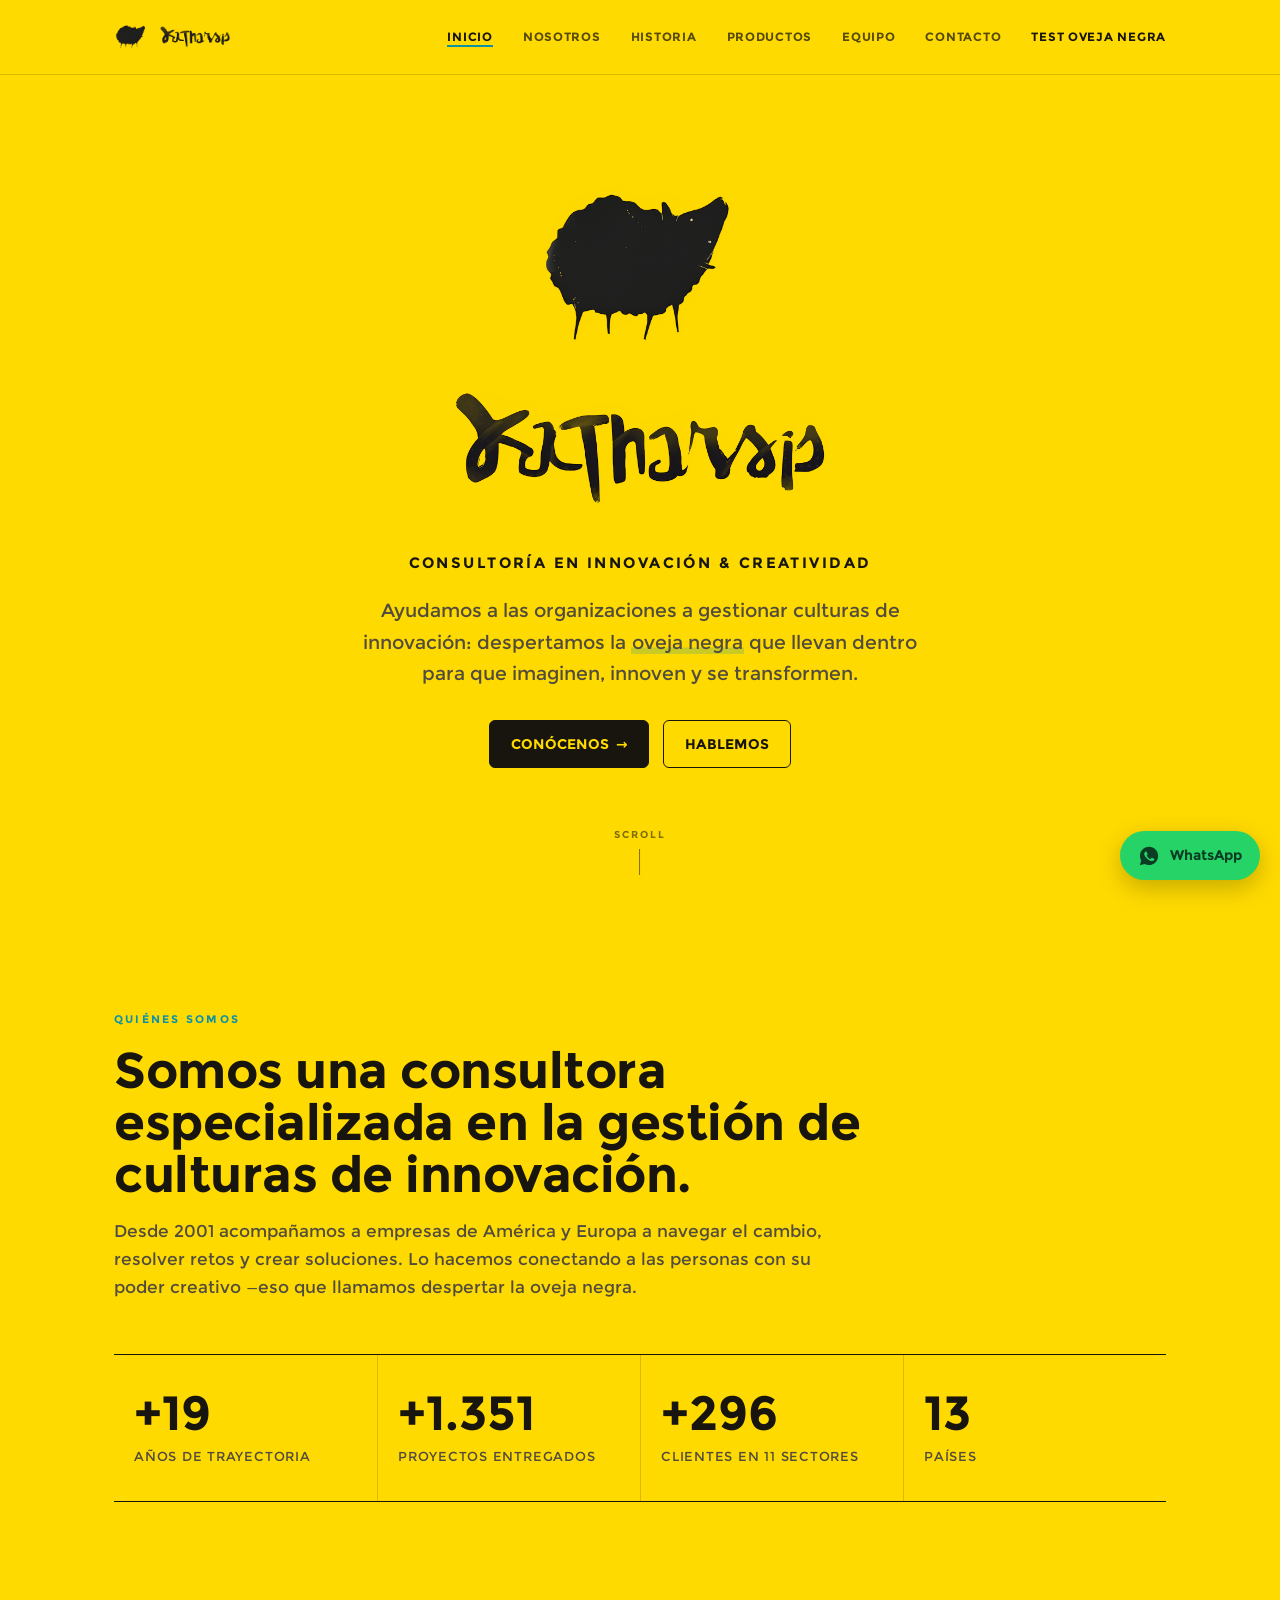
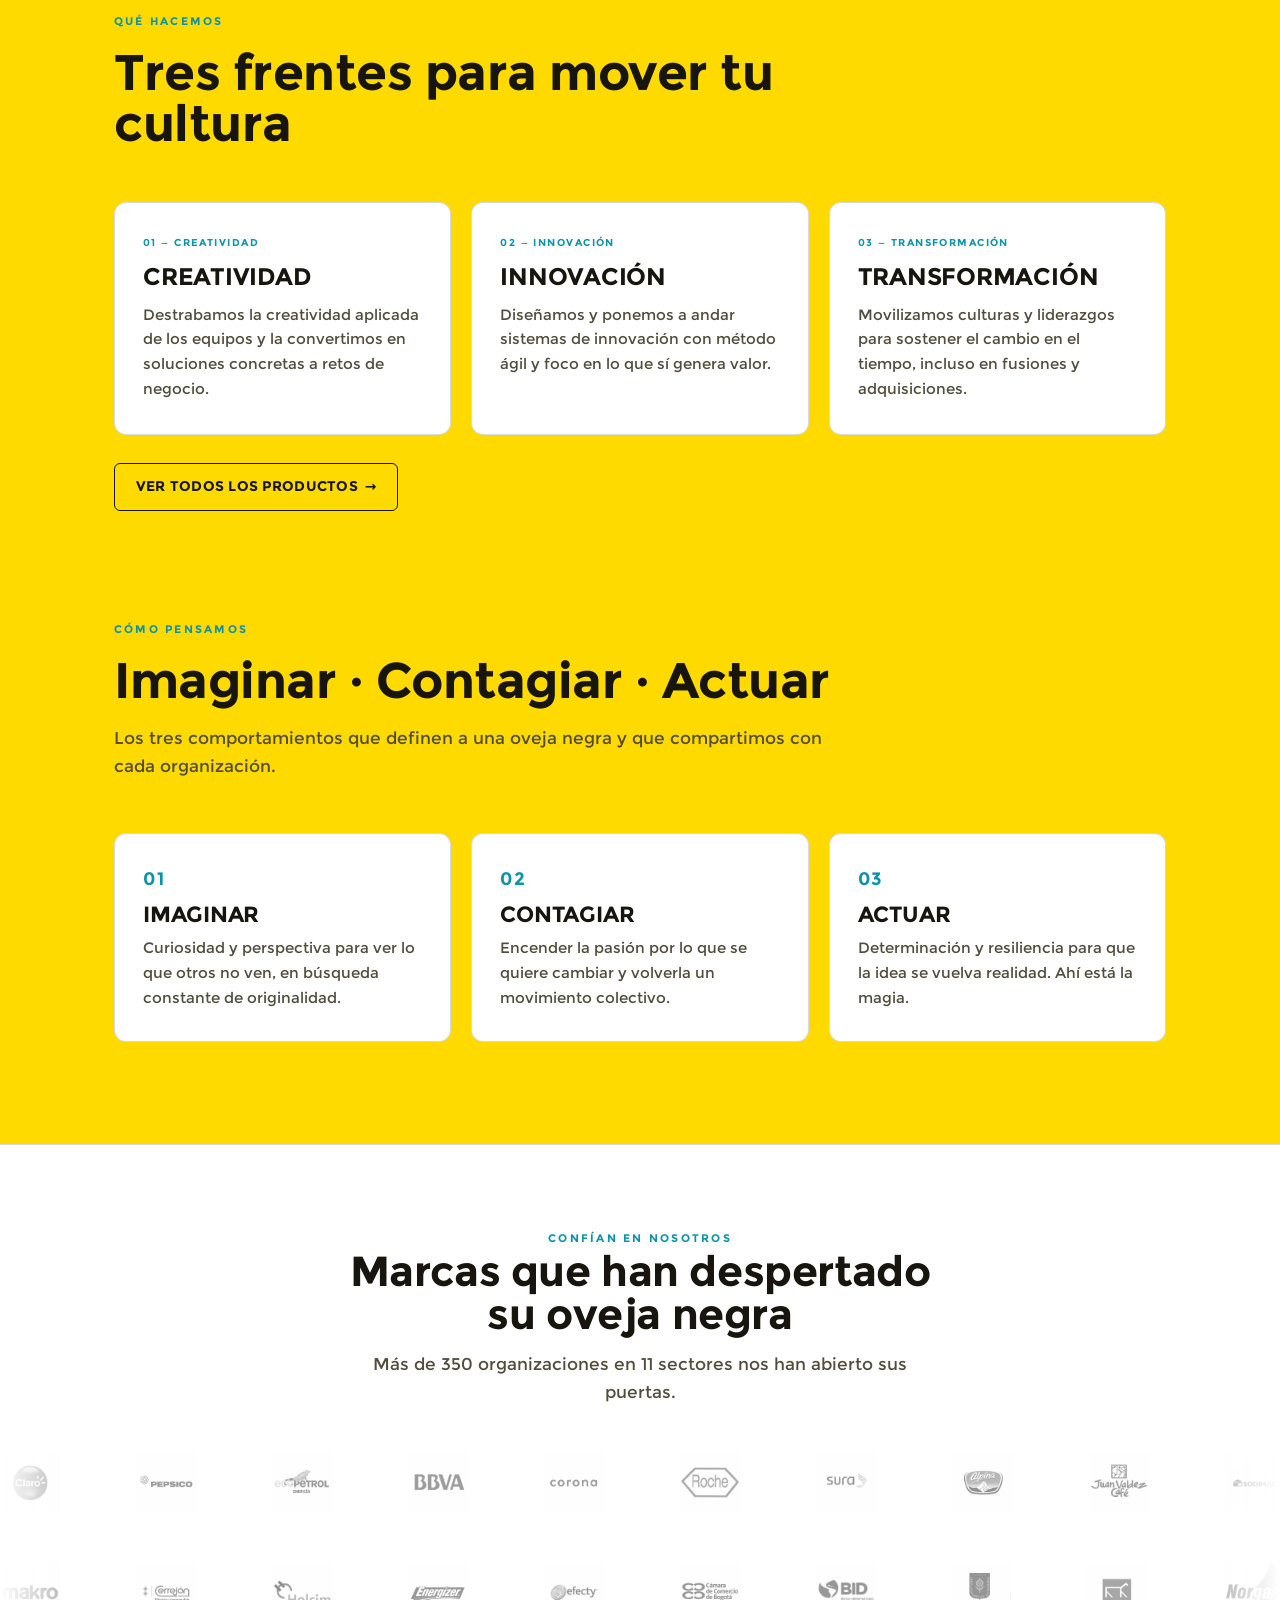
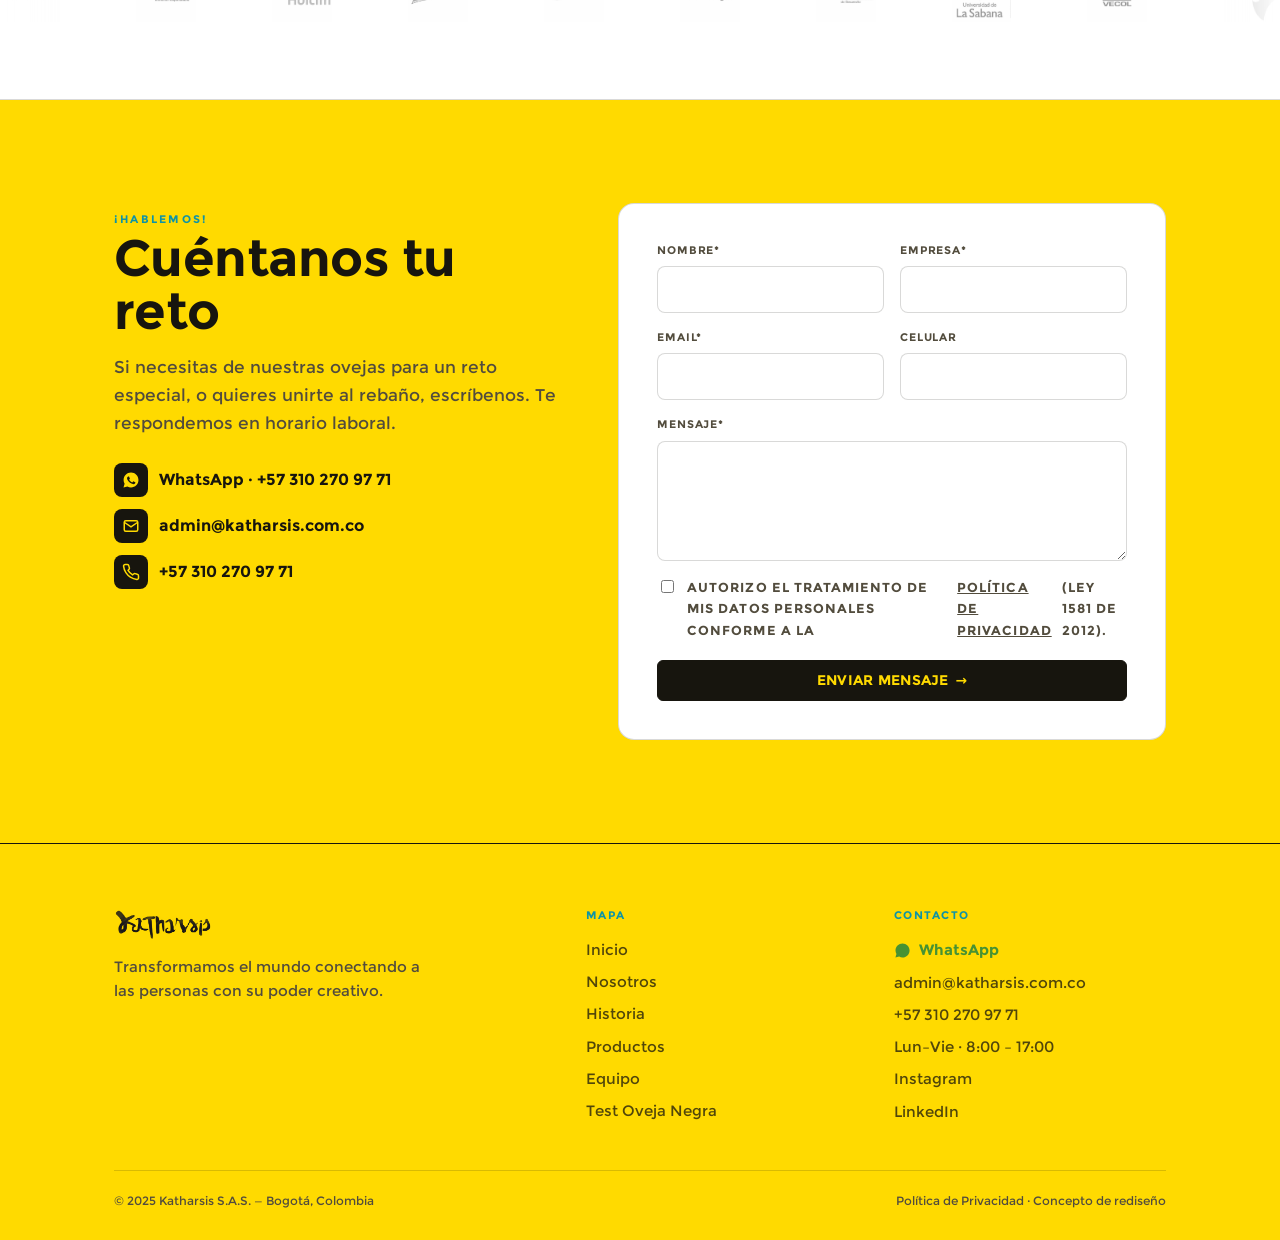
==== commit 1331c753: "Clientes: franja de logos animada sobre fondo blanco - Reemplaza el grid (que se solapaba con el for" ====
--- a/index.html
+++ b/index.html
@@ -6,7 +6,7 @@
 <title>Katharsis — Consultoría en innovación y creatividad</title>
 <meta name="description" content="Katharsis es una consultora que se especializa en la gestión de culturas de innovación. Despertamos la oveja negra de las organizaciones.">
 <link rel="icon" href="assets/img/favicon.png">
-<link rel="stylesheet" href="assets/css/style.css?v=12">
+<link rel="stylesheet" href="assets/css/style.css?v=13">
 </head>
 <body>
 
@@ -99,39 +99,23 @@
 </div></section>
 
 <!-- CLIENTES / MARCAS -->
-<section class="clients"><div class="wrap">
-  <div class="lead reveal">
+<section class="clients">
+  <div class="wrap"><div class="lead reveal">
     <span class="eyebrow">Confían en nosotros</span>
     <h2>Marcas que han despertado su oveja negra</h2>
-    <p>Más de 350 organizaciones en 11 sectores nos han abierto sus puertas. Estas son algunas.</p>
-  </div>
-  <div class="logo-grid reveal">
-    <div class="cell"><img src="assets/img/clients/claro.jpg" alt="Claro" loading="lazy"></div>
-    <div class="cell"><img src="assets/img/clients/pepsico.jpg" alt="PepsiCo" loading="lazy"></div>
-    <div class="cell"><img src="assets/img/clients/ecopetrol.jpg" alt="Ecopetrol" loading="lazy"></div>
-    <div class="cell"><img src="assets/img/clients/bbva.jpg" alt="BBVA" loading="lazy"></div>
-    <div class="cell"><img src="assets/img/clients/corona.jpg" alt="Corona" loading="lazy"></div>
-    <div class="cell"><img src="assets/img/clients/roche.jpg" alt="Roche" loading="lazy"></div>
-    <div class="cell"><img src="assets/img/clients/sura.jpg" alt="Sura" loading="lazy"></div>
-    <div class="cell"><img src="assets/img/clients/alpina.jpg" alt="Alpina" loading="lazy"></div>
-    <div class="cell"><img src="assets/img/clients/juan_valdez.jpg" alt="Juan Valdez" loading="lazy"></div>
-    <div class="cell"><img src="assets/img/clients/sodimac.jpg" alt="Sodimac" loading="lazy"></div>
-    <div class="cell"><img src="assets/img/clients/cine_colombia.jpg" alt="Cine Colombia" loading="lazy"></div>
-    <div class="cell"><img src="assets/img/clients/kimberly.jpg" alt="Kimberly" loading="lazy"></div>
-    <div class="cell"><img src="assets/img/clients/makro.jpg" alt="Makro" loading="lazy"></div>
-    <div class="cell"><img src="assets/img/clients/cerrejon.jpg" alt="Cerrejón" loading="lazy"></div>
-    <div class="cell"><img src="assets/img/clients/holcim.jpg" alt="Holcim" loading="lazy"></div>
-    <div class="cell"><img src="assets/img/clients/energizer.jpg" alt="Energizer" loading="lazy"></div>
-    <div class="cell"><img src="assets/img/clients/efecty.jpg" alt="Efecty" loading="lazy"></div>
-    <div class="cell"><img src="assets/img/clients/camara.jpg" alt="Cámara de Comercio de Bogotá" loading="lazy"></div>
-    <div class="cell"><img src="assets/img/clients/bid.jpg" alt="BID" loading="lazy"></div>
-    <div class="cell"><img src="assets/img/clients/la_sabana.jpg" alt="Universidad de La Sabana" loading="lazy"></div>
-    <div class="cell"><img src="assets/img/clients/vecol.jpg" alt="Vecol" loading="lazy"></div>
-    <div class="cell"><img src="assets/img/clients/norgas.jpg" alt="Norgas" loading="lazy"></div>
-    <div class="cell"><img src="assets/img/clients/seguros.jpg" alt="Seguros" loading="lazy"></div>
-    <div class="cell"><img src="assets/img/clients/inversiones.jpg" alt="Inversiones" loading="lazy"></div>
-  </div>
-</div></section>
+    <p>Más de 350 organizaciones en 11 sectores nos han abierto sus puertas.</p>
+  </div></div>
+
+  <div class="logo-marquee"><div class="logo-track">
+    <img src="assets/img/clients/claro.jpg" alt="Claro"><img src="assets/img/clients/pepsico.jpg" alt="PepsiCo"><img src="assets/img/clients/ecopetrol.jpg" alt="Ecopetrol"><img src="assets/img/clients/bbva.jpg" alt="BBVA"><img src="assets/img/clients/corona.jpg" alt="Corona"><img src="assets/img/clients/roche.jpg" alt="Roche"><img src="assets/img/clients/sura.jpg" alt="Sura"><img src="assets/img/clients/alpina.jpg" alt="Alpina"><img src="assets/img/clients/juan_valdez.jpg" alt="Juan Valdez"><img src="assets/img/clients/sodimac.jpg" alt="Sodimac"><img src="assets/img/clients/cine_colombia.jpg" alt="Cine Colombia"><img src="assets/img/clients/kimberly.jpg" alt="Kimberly-Clark">
+    <img src="assets/img/clients/claro.jpg" alt="" aria-hidden="true"><img src="assets/img/clients/pepsico.jpg" alt="" aria-hidden="true"><img src="assets/img/clients/ecopetrol.jpg" alt="" aria-hidden="true"><img src="assets/img/clients/bbva.jpg" alt="" aria-hidden="true"><img src="assets/img/clients/corona.jpg" alt="" aria-hidden="true"><img src="assets/img/clients/roche.jpg" alt="" aria-hidden="true"><img src="assets/img/clients/sura.jpg" alt="" aria-hidden="true"><img src="assets/img/clients/alpina.jpg" alt="" aria-hidden="true"><img src="assets/img/clients/juan_valdez.jpg" alt="" aria-hidden="true"><img src="assets/img/clients/sodimac.jpg" alt="" aria-hidden="true"><img src="assets/img/clients/cine_colombia.jpg" alt="" aria-hidden="true"><img src="assets/img/clients/kimberly.jpg" alt="" aria-hidden="true">
+  </div></div>
+
+  <div class="logo-marquee"><div class="logo-track rev">
+    <img src="assets/img/clients/makro.jpg" alt="Makro"><img src="assets/img/clients/cerrejon.jpg" alt="Cerrejón"><img src="assets/img/clients/holcim.jpg" alt="Holcim"><img src="assets/img/clients/energizer.jpg" alt="Energizer"><img src="assets/img/clients/efecty.jpg" alt="Efecty"><img src="assets/img/clients/camara.jpg" alt="Cámara de Comercio de Bogotá"><img src="assets/img/clients/bid.jpg" alt="BID"><img src="assets/img/clients/la_sabana.jpg" alt="Universidad de La Sabana"><img src="assets/img/clients/vecol.jpg" alt="Vecol"><img src="assets/img/clients/norgas.jpg" alt="Norgas"><img src="assets/img/clients/seguros.jpg" alt="Seguros del Estado"><img src="assets/img/clients/inversiones.jpg" alt="Inversiones del Nordeste">
+    <img src="assets/img/clients/makro.jpg" alt="" aria-hidden="true"><img src="assets/img/clients/cerrejon.jpg" alt="" aria-hidden="true"><img src="assets/img/clients/holcim.jpg" alt="" aria-hidden="true"><img src="assets/img/clients/energizer.jpg" alt="" aria-hidden="true"><img src="assets/img/clients/efecty.jpg" alt="" aria-hidden="true"><img src="assets/img/clients/camara.jpg" alt="" aria-hidden="true"><img src="assets/img/clients/bid.jpg" alt="" aria-hidden="true"><img src="assets/img/clients/la_sabana.jpg" alt="" aria-hidden="true"><img src="assets/img/clients/vecol.jpg" alt="" aria-hidden="true"><img src="assets/img/clients/norgas.jpg" alt="" aria-hidden="true"><img src="assets/img/clients/seguros.jpg" alt="" aria-hidden="true"><img src="assets/img/clients/inversiones.jpg" alt="" aria-hidden="true">
+  </div></div>
+</section>
 
 <!-- CONTACTO / FORMULARIO -->
 <section class="contact" id="contacto"><div class="wrap">
@@ -213,6 +197,6 @@
   <span class="lbl">WhatsApp</span>
 </a>
 
-<script src="assets/js/main.js?v=12"></script>
+<script src="assets/js/main.js?v=13"></script>
 </body>
 </html>
--- a/assets/css/style.css
+++ b/assets/css/style.css
@@ -265,15 +265,19 @@
 /* ============================================================
    CLIENTES / MARCAS
    ============================================================ */
-.clients{padding:clamp(50px,7vw,90px) 0;border-top:1px solid var(--line)}
-.clients .lead{text-align:center;max-width:620px;margin:0 auto clamp(30px,4vw,48px)}
+.clients{background:#fff;padding:clamp(46px,6vw,78px) 0;border-top:1px solid var(--line);border-bottom:1px solid var(--line);overflow:hidden}
+.clients .lead{text-align:center;max-width:640px;margin:0 auto clamp(28px,4vw,46px);padding:0 22px}
 .clients .lead h2{font-size:clamp(1.7rem,4vw,2.6rem)}
 .clients .lead p{margin-top:14px;color:var(--ink-soft)}
-.logo-grid{display:grid;grid-template-columns:repeat(6,1fr);gap:14px}
-.logo-grid .cell{aspect-ratio:3/2;background:#fff;border:1px solid var(--line);border-radius:10px;display:grid;place-items:center;padding:16px;transition:transform .22s,box-shadow .22s}
-.logo-grid .cell:hover{transform:translateY(-4px);box-shadow:0 12px 26px rgba(23,21,14,.10)}
-.logo-grid .cell img{max-width:100%;max-height:100%;object-fit:contain;filter:grayscale(1);opacity:.72;transition:filter .25s,opacity .25s}
-.logo-grid .cell:hover img{filter:none;opacity:1}
+/* franja de logos en movimiento (loop infinito) */
+.logo-marquee{position:relative;overflow:hidden;-webkit-mask-image:linear-gradient(90deg,transparent,#000 7%,#000 93%,transparent);mask-image:linear-gradient(90deg,transparent,#000 7%,#000 93%,transparent)}
+.logo-marquee + .logo-marquee{margin-top:clamp(30px,4vw,50px)}
+.logo-track{display:flex;align-items:center;gap:clamp(40px,6vw,76px);width:max-content;animation:logo-scroll 55s linear infinite}
+.logo-track.rev{animation-direction:reverse;animation-duration:48s}
+.logo-marquee:hover .logo-track{animation-play-state:paused}
+.logo-track img{height:clamp(42px,5vw,60px);width:auto;flex:0 0 auto;filter:grayscale(1);opacity:.55;transition:opacity .25s,filter .25s}
+.logo-track img:hover{filter:none;opacity:1}
+@keyframes logo-scroll{from{transform:translateX(0)}to{transform:translateX(-50%)}}
 
 /* ============================================================
    CONTACTO / FORMULARIO
@@ -316,10 +320,11 @@
 @media(max-width:560px){.wa-fab .lbl{display:none}.wa-fab{padding:15px;border-radius:50%}}
 
 @media(max-width:940px){
-  .logo-grid{grid-template-columns:repeat(4,1fr)}
   .contact-grid{grid-template-columns:1fr}
   .kform .row2{grid-template-columns:1fr}
 }
-@media(max-width:560px){
-  .logo-grid{grid-template-columns:repeat(3,1fr);gap:10px}
-}
+@media(prefers-reduced-motion:reduce){
+  .logo-track{animation:none;flex-wrap:wrap;justify-content:center;width:auto;gap:30px 40px}
+  .logo-marquee{-webkit-mask-image:none;mask-image:none}
+  .logo-marquee + .logo-marquee{display:none}
+}
